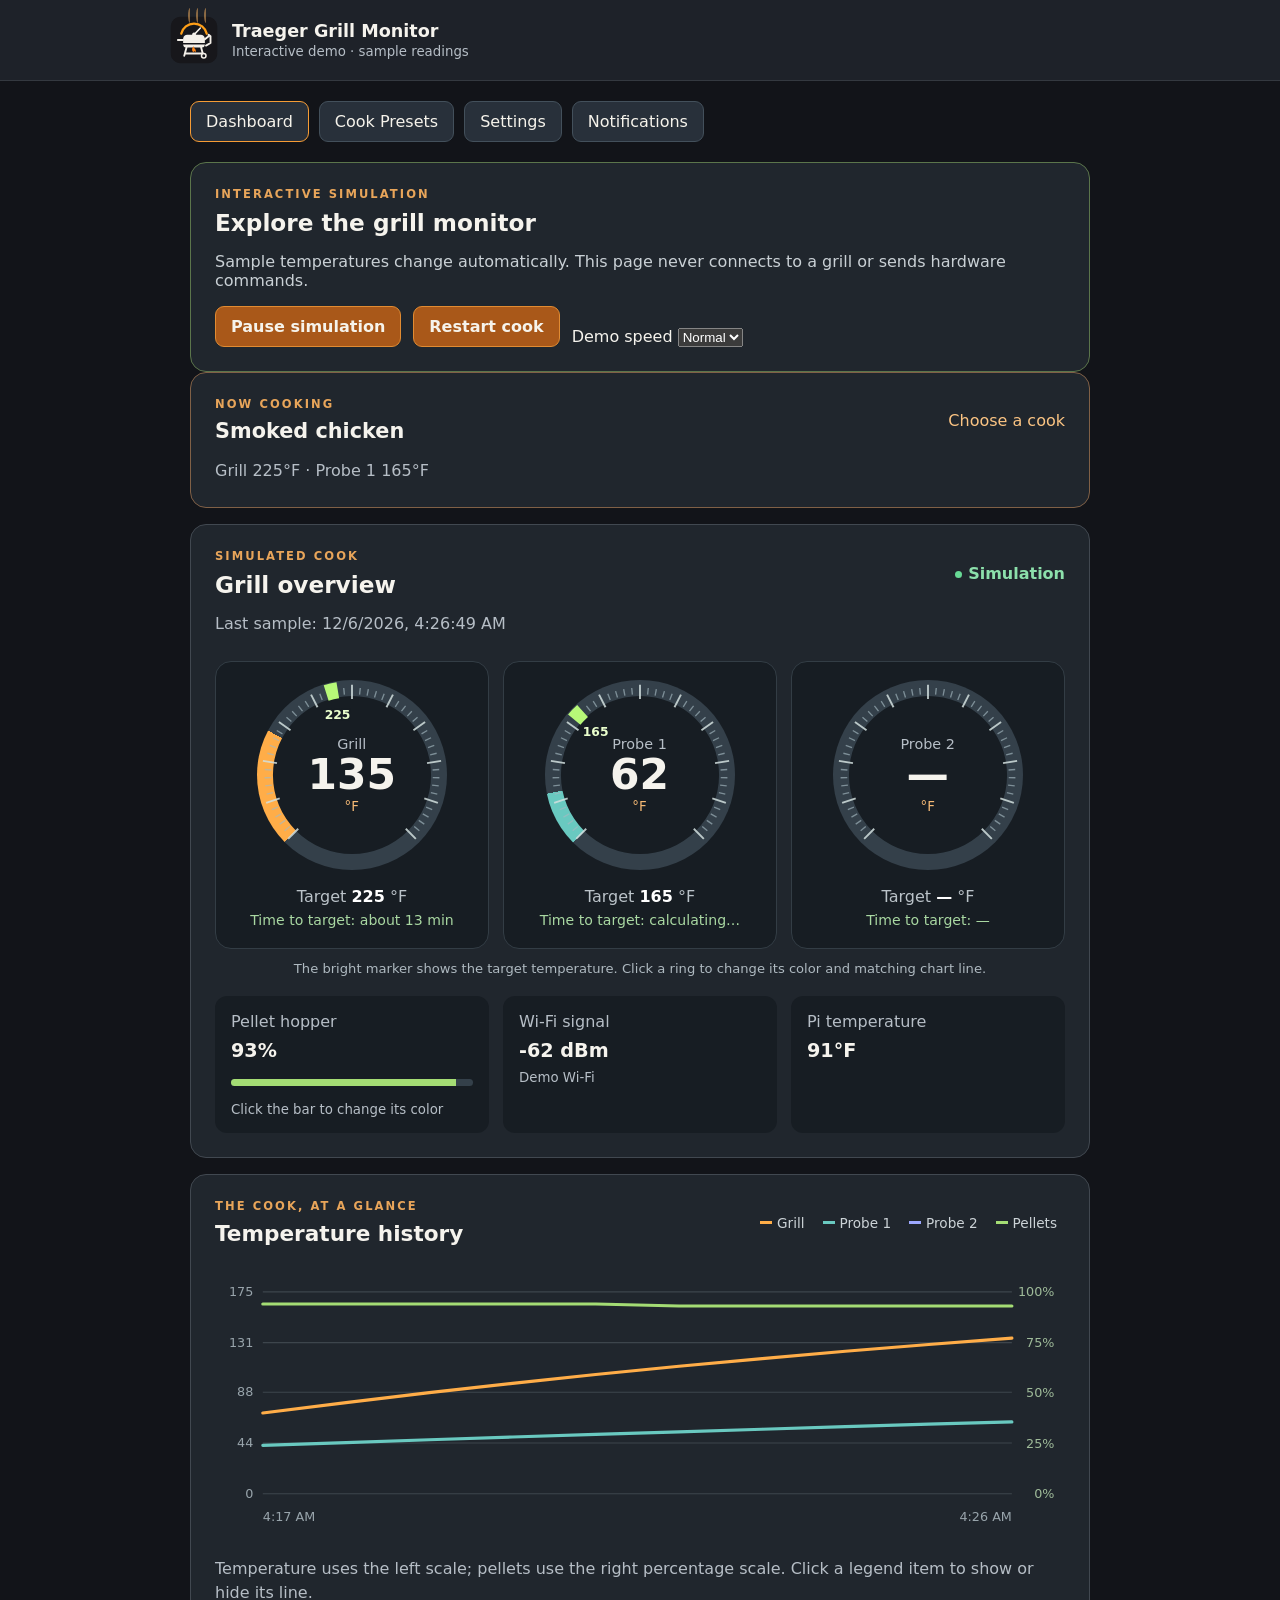
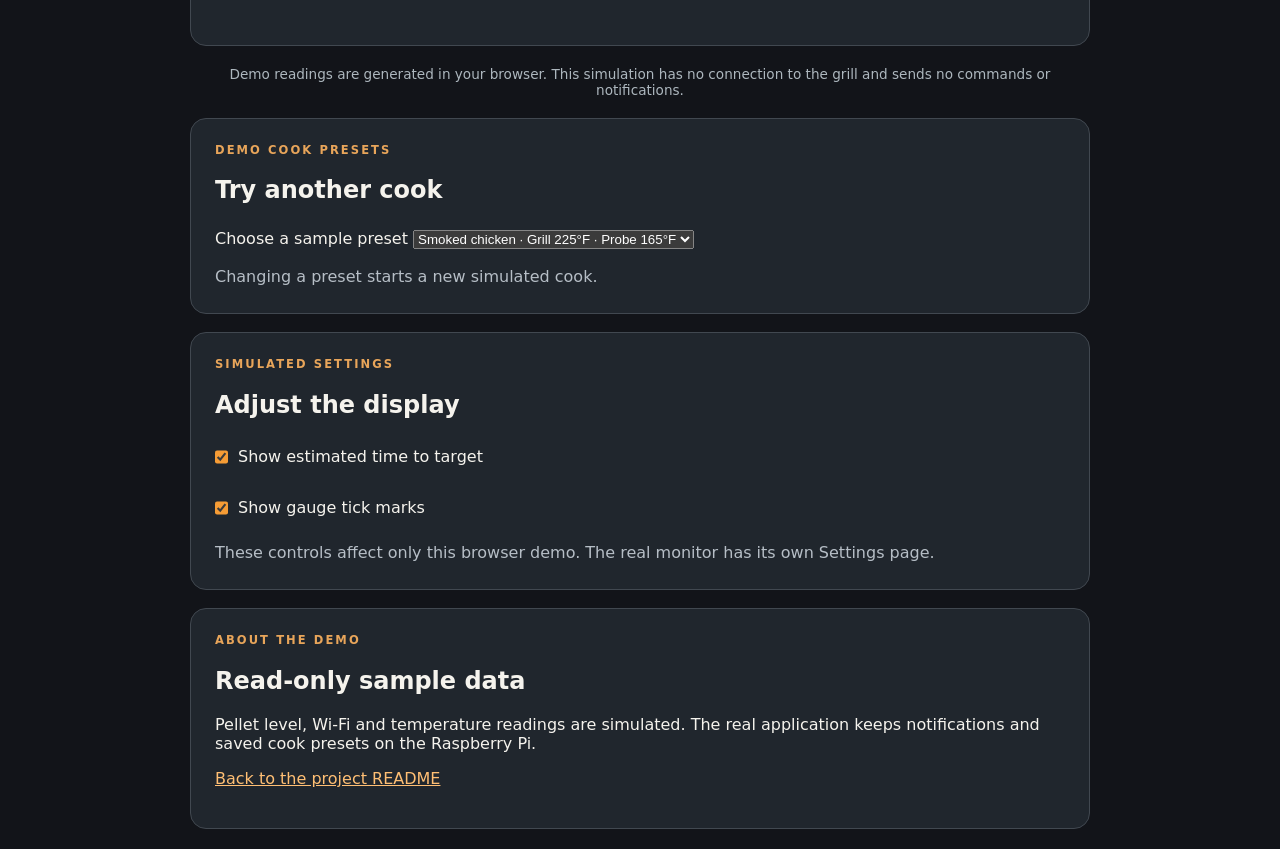
==== docs/demo/index.html @ e44fdd5e "Add browser-only interactive grill monitor demo" ====
<!doctype html>
<html lang="en">
<head>
  <meta charset="utf-8"><meta name="viewport" content="width=device-width, initial-scale=1">
  <title>Traeger Grill Monitor · Interactive Demo</title>
  <link rel="icon" type="image/svg+xml" href="./grill-icon.svg">
  <link rel="stylesheet" href="./style.css">
</head>
<body>
<header><span class="brand-icon"><span class="smoke" aria-hidden="true"><i></i><i></i><i></i></span><img class="logo" src="./grill-icon.svg" alt=""></span><div><strong>Traeger Grill Monitor</strong><small>Interactive demo · sample readings</small></div></header>
<main id="dashboard">
  <nav><a href="#dashboard" aria-current="page">Dashboard</a><a href="#presets">Cook Presets</a><a href="#settings">Settings</a><a href="#about">Notifications</a></nav>
  <section class="card demo-intro"><p class="eyebrow">INTERACTIVE SIMULATION</p><h1>Explore the grill monitor</h1><p>Sample temperatures change automatically. This page never connects to a grill or sends hardware commands.</p><div class="demo-controls"><button type="button" id="demo-pause">Pause simulation</button><button type="button" id="demo-reset">Restart cook</button><label>Demo speed <select id="demo-speed"><option value="1">Normal</option><option value="3">3×</option><option value="6">6×</option></select></label></div></section>
<section class="card cook-status"><div class="section-title"><div><p class="eyebrow">NOW COOKING</p><h2 id="cook-name">Checking active cook…</h2></div><a class="small-link" href="#presets">Choose a cook</a></div><p id="cook-targets" class="note"></p></section>
  <section class="card">
    <div class="section-title"><div><p class="eyebrow">SIMULATED COOK</p><h1>Grill overview</h1></div><span class="live-status" id="live-status" role="status">Connecting…</span></div>
    <p class="stamp" id="sample-time">Loading the latest reading…</p>
    <div class="dial-grid">
      <article class="dial-card" data-field="grill"><button type="button" class="dial" style="--amount:0" aria-label="Change Grill ring and chart color" title="Change Grill color"><span class="dial-center"><span>Grill</span><strong id="grill-value">—</strong><small>°F</small></span><svg class="target-overlay" viewBox="0 0 200 200" aria-hidden="true"></svg></button><input class="ring-picker" type="color" data-color="grill" aria-label="Grill color"><p>Target <b id="grill-target">—</b> °F</p><p class="eta" id="grill-eta" hidden></p></article>
      <article class="dial-card" data-field="probe1"><button type="button" class="dial" style="--amount:0" aria-label="Change Probe 1 ring and chart color" title="Change Probe 1 color"><span class="dial-center"><span>Probe 1</span><strong id="probe1-value">—</strong><small>°F</small></span><svg class="target-overlay" viewBox="0 0 200 200" aria-hidden="true"></svg></button><input class="ring-picker" type="color" data-color="probe1" aria-label="Probe 1 color"><p>Target <b id="probe1-target">—</b> °F</p><p class="eta" id="probe1-eta" hidden></p></article>
      <article class="dial-card" data-field="probe2"><button type="button" class="dial" style="--amount:0" aria-label="Change Probe 2 ring and chart color" title="Change Probe 2 color"><span class="dial-center"><span>Probe 2</span><strong id="probe2-value">—</strong><small>°F</small></span><svg class="target-overlay" viewBox="0 0 200 200" aria-hidden="true"></svg></button><input class="ring-picker" type="color" data-color="probe2" aria-label="Probe 2 color"><p>Target <b id="probe2-target">—</b> °F</p><p class="eta" id="probe2-eta" hidden></p></article>
    </div>
    <p class="color-hint">The bright marker shows the target temperature. Click a ring to change its color and matching chart line.</p>
    <div class="metrics"><div><span>Pellet hopper</span><strong id="pellets">—</strong><button class="pellet-color-button" type="button" aria-label="Change pellet bar and chart color" title="Change pellet color"><span class="meter"><span id="pellet-fill"></span></span></button><input class="ring-picker" type="color" data-color="pellets" aria-label="Pellet color"><small>Click the bar to change its color</small></div><div><span>Wi-Fi signal</span><strong id="wifi">—</strong><small id="wifi-name">Checking network…</small></div><div><span>Pi temperature</span><strong id="pi-temp">—</strong></div></div>
  </section>
  <section class="card history"><div class="section-title"><div><p class="eyebrow">THE COOK, AT A GLANCE</p><h2>Temperature history</h2></div><div class="legend" role="group" aria-label="Show or hide chart lines">
  <button type="button" class="legend-toggle" data-series="grill" aria-pressed="true"><i class="grill-line"></i>Grill</button>
  <button type="button" class="legend-toggle" data-series="probe1" aria-pressed="true"><i class="p1-line"></i>Probe 1</button>
  <button type="button" class="legend-toggle" data-series="probe2" aria-pressed="true"><i class="p2-line"></i>Probe 2</button>
  <button type="button" class="legend-toggle" data-series="pellets" aria-pressed="true"><i class="pellet-line"></i>Pellets</button>
</div></div><svg id="trend" viewBox="0 0 800 260" role="img" aria-label="Recent grill, probe, and pellet readings"></svg><div id="chart-tooltip" class="chart-tooltip" hidden></div><p class="note">Temperature uses the left scale; pellets use the right percentage scale. Click a legend item to show or hide its line.</p></section>
  <p class="foot-note">Demo readings are generated in your browser. This simulation has no connection to the grill and sends no commands or notifications.</p>
<section class="card demo-options" id="presets"><p class="eyebrow">DEMO COOK PRESETS</p><h2>Try another cook</h2><label>Choose a sample preset <select id="demo-preset"><option value="smoke">Smoked chicken · Grill 225°F · Probe 165°F</option><option value="roast">Roast · Grill 350°F · Probe 145°F</option><option value="sear">Sear · Grill 400°F · Probe 130°F</option></select></label><p class="note">Changing a preset starts a new simulated cook.</p></section>
<section class="card demo-options" id="settings"><p class="eyebrow">SIMULATED SETTINGS</p><h2>Adjust the display</h2><label class="check"><input id="demo-eta" type="checkbox" checked> Show estimated time to target</label><label class="check"><input id="demo-ticks" type="checkbox" checked> Show gauge tick marks</label><p class="note">These controls affect only this browser demo. The real monitor has its own Settings page.</p></section>
<section class="card demo-options" id="about"><p class="eyebrow">ABOUT THE DEMO</p><h2>Read-only sample data</h2><p>Pellet level, Wi-Fi and temperature readings are simulated. The real application keeps notifications and saved cook presets on the Raspberry Pi.</p><p><a href="https://github.com/RLF62/traeger-grill-monitor">Back to the project README</a></p></section>
</main>
<script src="./demo.js"></script>
<script src="./dashboard.js" defer></script>
</body></html>
---- docs/demo/style.css ----
:root { --grill-color:#ffad48; --probe1-color:#69c9c0; --probe2-color:#9da8ff; --pellets-color:#a4dc74; color-scheme: dark; font-family: system-ui, -apple-system, sans-serif; background: #121419; color: #f5f3ed; }
* { box-sizing: border-box; }
body { margin: 0; }
header { display:flex; align-items:center; gap:14px; padding:16px max(20px, calc((100vw - 940px)/2)); background:#1e2229; border-bottom:1px solid #343940; }
.logo { width:48px; height:48px; border-radius:12px; }
header strong { display:block; font-size:1.1rem; }
header small, .note, .stamp { color:#b6bec6; }
main { max-width:940px; padding:20px; margin:auto; }
nav { display:flex; gap:10px; margin-bottom:20px; }
nav a, button { border:1px solid #43505b; border-radius:9px; padding:10px 15px; color:#f6f3eb; background:#28303a; text-decoration:none; font:inherit; cursor:pointer; }
nav a[aria-current], button:hover:not(:disabled) { border-color:#f69c35; }
button { background:#a95819; border-color:#e18b32; margin:10px 10px 6px 0; font-weight:600; }
button:disabled { opacity:.55; cursor:not-allowed; }
.card { background:#20262d; padding:24px; border:1px solid #414850; border-radius:16px; }
h1 { font-size:1.45rem; margin:0 0 16px; }
.note { line-height:1.5; }
.readings { display:grid; grid-template-columns:repeat(auto-fit,minmax(170px,1fr)); gap:12px; margin-top:20px; }
.readings>div { display:flex; flex-direction:column; gap:7px; background:#171d23; border-radius:12px; padding:18px; }
.readings strong { font-size:1.8rem; color:#ffad48; }
.readings small { color:#b6bec6; }
label { display:block; margin:17px 0 7px; }
input { display:block; width:min(100%,480px); padding:11px; border-radius:8px; border:1px solid #74808a; background:#12181d; color:white; font:inherit; }
form { margin-top:16px; }
form[hidden] { display:none; }
a { color:#ffbf74; }
.banner { padding:12px; border-radius:8px; }
.good { background:#174333; }
.bad { background:#652c2c; }

header { position:sticky; top:0; z-index:5; }
.brand-icon { position:relative; display:block; width:48px; height:48px; }
.smoke { position:absolute; display:flex; gap:4px; left:18px; top:-8px; opacity:.5; pointer-events:none; }
.smoke i { display:block; width:4px; height:15px; border-radius:50%; border-left:2px solid #f8b260; animation:smoke 3s ease-in-out infinite; }
.smoke i:nth-child(2) { animation-delay: .8s; }
.smoke i:nth-child(3) { animation-delay: 1.6s; }
@keyframes smoke { 0% { transform:translateY(8px) translateX(0); opacity:0; } 40% { opacity:.8; } 100% { transform:translateY(-13px) translateX(7px); opacity:0; } }
.section-title { display:flex; align-items:center; justify-content:space-between; gap:16px; flex-wrap:wrap; }
.eyebrow { color:#e8a55a; font-size:.72rem; letter-spacing:.18em; font-weight:750; margin:0 0 8px; }
.section-title h1,.section-title h2 { margin:0; }
.section-title h2 { font-size:1.35rem; }
.live-status { color:#8ce0ab; font-weight:700; }
.live-status.stale { color:#ffbc73; }
.dial-grid { display:grid; grid-template-columns:repeat(3,minmax(0,1fr)); gap:14px; margin:28px 0 18px; }
.dial-card { background:#171d23; border:1px solid #333d45; border-radius:16px; padding:18px; text-align:center; }
.dial { --amount:0; display:grid; place-items:center; width:min(100%,190px); aspect-ratio:1; border-radius:50%; margin:0 auto; background:conic-gradient(var(--ring-color) calc(var(--amount)*270deg),#34404a 0); transform:rotate(-135deg); transition:background 1s; }
.dial::before { content:''; grid-area:1/1; width:83%; height:83%; border-radius:50%; background:#171d23; }
.dial-center { grid-area:1/1; display:flex; flex-direction:column; transform:rotate(135deg); align-items:center; }
.dial-center span { color:#b6bec6; font-size:.9rem; }
.dial-center strong { font-size:clamp(1.7rem,4vw,2.65rem); line-height:1.1; }
.dial-center small { color:#f5b975; }
.dial-card p { color:#bbc3c9; margin:17px 0 2px; }
.dial-card b { color:#fff; }
.metrics { display:grid; grid-template-columns:repeat(3,1fr); gap:14px; }
.metrics>div { padding:16px; border-radius:12px; background:#171d23; display:flex; flex-direction:column; gap:8px; }
.metrics span { color:#b6bec6; }
.metrics strong { font-size:1.2rem; }
.meter { width:100%; height:7px; border-radius:7px; background:#34404a; overflow:hidden; }
.meter span { display:block; width:0; height:100%; background:var(--pellets-color); transition:width 1s ease; }
.history { margin-top:16px; }
.history svg { width:100%; height:auto; margin-top:14px; overflow:visible; }
.legend { color:#ccd3d7; font-size:.85rem; white-space:nowrap; }
.legend i { display:inline-block; width:12px; height:3px; vertical-align:middle; margin-left:10px; }
.grill-line { background:var(--grill-color); }.p1-line { background:var(--probe1-color); }.p2-line { background:var(--probe2-color); }
.foot-note { color:#adb7be; text-align:center; font-size:.85rem; margin:20px 0; }
@media(max-width:620px) { .dial-grid { grid-template-columns:1fr 1fr; } .dial-card:first-child { grid-column:1/-1; } .dial-card:first-child .dial { width:190px; } .metrics { grid-template-columns:1fr 1fr; } header { padding:12px 20px; } .legend { white-space:normal; } }
@media(max-width:390px) { .dial-grid,.metrics { grid-template-columns:1fr; } .dial-card:first-child { grid-column:auto; } }
@media(prefers-reduced-motion:reduce) { *,*::before,*::after { animation-duration:.01ms !important; transition-duration:.01ms !important; } }
.live-status:not(.stale)::before { content:''; display:inline-block; width:7px; height:7px; margin:0 6px 1px 0; background:#67d995; border-radius:50%; box-shadow:0 0 0 0 rgba(103,217,149,.5); animation:live-pulse 2.5s ease-out infinite; }
@keyframes live-pulse { 65% { box-shadow:0 0 0 9px rgba(103,217,149,0); } 100% { box-shadow:0 0 0 0 rgba(103,217,149,0); } }
.option-grid { display:grid; grid-template-columns:repeat(auto-fit,minmax(235px,1fr)); gap:5px 16px; margin:18px 0; }
.check { display:flex; align-items:center; gap:11px; padding:8px 0; margin:0; }
.check input { width:18px; height:18px; accent-color:#f69c35; flex:none; }
.threshold-grid { display:grid; grid-template-columns:repeat(auto-fit,minmax(180px,1fr)); gap:12px; }
.threshold-grid input { margin-top:7px; }
.metrics small { color:#b6bec6; overflow-wrap:anywhere; }

.dial-card[data-field="grill"] { --ring-color:var(--grill-color); }
.dial-card[data-field="probe1"] { --ring-color:var(--probe1-color); }
.dial-card[data-field="probe2"] { --ring-color:var(--probe2-color); }
button.dial { padding:0; border:0; cursor:pointer; color:inherit; font:inherit; }
button.dial:hover, button.dial:focus-visible { outline:2px solid var(--ring-color); outline-offset:4px; }
.ring-picker { position:absolute; width:1px; height:1px; opacity:0; pointer-events:none; }
.color-hint { color:#aeb9c0; text-align:center; font-size:.82rem; margin:-6px 0 20px; }

.target-overlay { grid-area:1/1; width:100%; height:100%; transform:rotate(135deg); overflow:visible; pointer-events:none; }
.target-overlay text { fill:#eaffcd; stroke:#171d23; stroke-width:3px; paint-order:stroke; font:700 13px system-ui, sans-serif; }
nav { flex-wrap:wrap; }
.cook-status { margin-bottom:16px; border-color:#806046; }
.cook-status h2 { margin:0; font-size:1.3rem; }
.cook-status .note { margin-bottom:0; }
.small-link { color:#fbc483; text-decoration:none; }
.active-summary { padding:14px 16px; background:#244034; border-radius:10px; }
.preset-list { display:grid; gap:10px; margin-top:22px; }
.preset { padding:15px; border:1px solid #46515a; border-radius:12px; background:#171d23; }
.preset.selected { border-color:#91dcb4; }
.preset-main { display:flex; align-items:center; justify-content:space-between; gap:16px; }
.preset-main strong { font-size:1.08rem; }
.preset-main p { color:#bac5cc; margin:6px 0 0; }
.preset-main form { margin:0; }
.preset-main button { margin:0; white-space:nowrap; }
.active-pill { color:#9ce8b9; border:1px solid #488867; border-radius:18px; padding:5px 10px; }
.preset details { margin-top:11px; }
.preset summary { cursor:pointer; color:#ffc27e; }
.preset-form { margin-top:14px; }
.preset-fields { display:grid; grid-template-columns:repeat(3,minmax(0,1fr)); gap:12px; }
.preset-fields input { width:100%; }
button.secondary { background:#303943; border-color:#60707c; }
@media(max-width:620px) { .preset-main { align-items:flex-start; flex-direction:column; } .preset-fields { grid-template-columns:1fr; } }

.active-actions { display:flex; align-items:center; gap:10px; flex-wrap:wrap; }
.active-actions form { margin:0; }
@media(max-width:620px) { .active-actions { width:100%; } }

button.meter { display:block; width:100%; padding:0; margin:0; border:0; border-radius:7px; cursor:pointer; }
button.meter:hover, button.meter:focus-visible { outline:2px solid var(--pellets-color); outline-offset:3px; }
.pellet-line { background:var(--pellets-color); }
.legend { display:flex; flex-wrap:wrap; align-items:center; gap:2px; }
button.legend-toggle { padding:5px 7px; margin:0; border:1px solid transparent; background:transparent; color:#ccd3d7; font-size:.85rem; font-weight:500; }
button.legend-toggle[aria-pressed="false"] { opacity:.45; text-decoration:line-through; }
button.legend-toggle:hover, button.legend-toggle:focus-visible { border-color:#66717c; }
.legend-toggle i { margin:0 5px 2px 0; }

.history { position:relative; }
.chart-tooltip { position:absolute; z-index:3; pointer-events:none; border:1px solid #778b92; border-radius:8px; padding:8px 11px; background:#111a20; box-shadow:0 5px 20px #0009; color:#f8f4eb; font-size:.85rem; white-space:nowrap; }
.chart-tooltip[hidden] { display:none; }

button.pellet-color-button { display:flex; align-items:center; width:100%; height:24px; margin:0; padding:0; border:0; background:transparent; cursor:pointer; }
button.pellet-color-button .meter { display:block; width:100%; height:7px; }
button.pellet-color-button:hover .meter, button.pellet-color-button:focus-visible .meter { outline:2px solid var(--pellets-color); outline-offset:3px; }

.target-overlay .gauge-tick { stroke:#a6bac2; stroke-width:1.4; opacity:.65; }
.target-overlay .gauge-tick.major { stroke:#d3e0df; stroke-width:2; opacity:.85; }

.dial-card .eta { margin:6px 0 0; color:#a9d8a2; font-size:.88rem; min-height:1.3em; }
.dial-card .eta[hidden] { display:none; }

.demo-intro { margin-top:18px; border-color:#5b754b; }
.demo-intro p:not(.eyebrow) { color:#c9d0d5; }
.demo-controls { display:flex; gap:12px; flex-wrap:wrap; align-items:end; }
.demo-controls button { width:auto; margin:0; }
.demo-controls label, .demo-options label { margin:0; }
.demo-controls select, .demo-options select { margin-top:6px; }
.demo-options { margin-top:18px; }
.demo-options .check { display:flex; align-items:center; gap:10px; margin:16px 0; }
.demo-options .check input { width:auto; margin:0; }
.demo-options .note { margin-bottom:0; }
@media(max-width:620px) { .demo-controls { flex-direction:column; align-items:stretch; } .demo-controls button { width:100%; } }
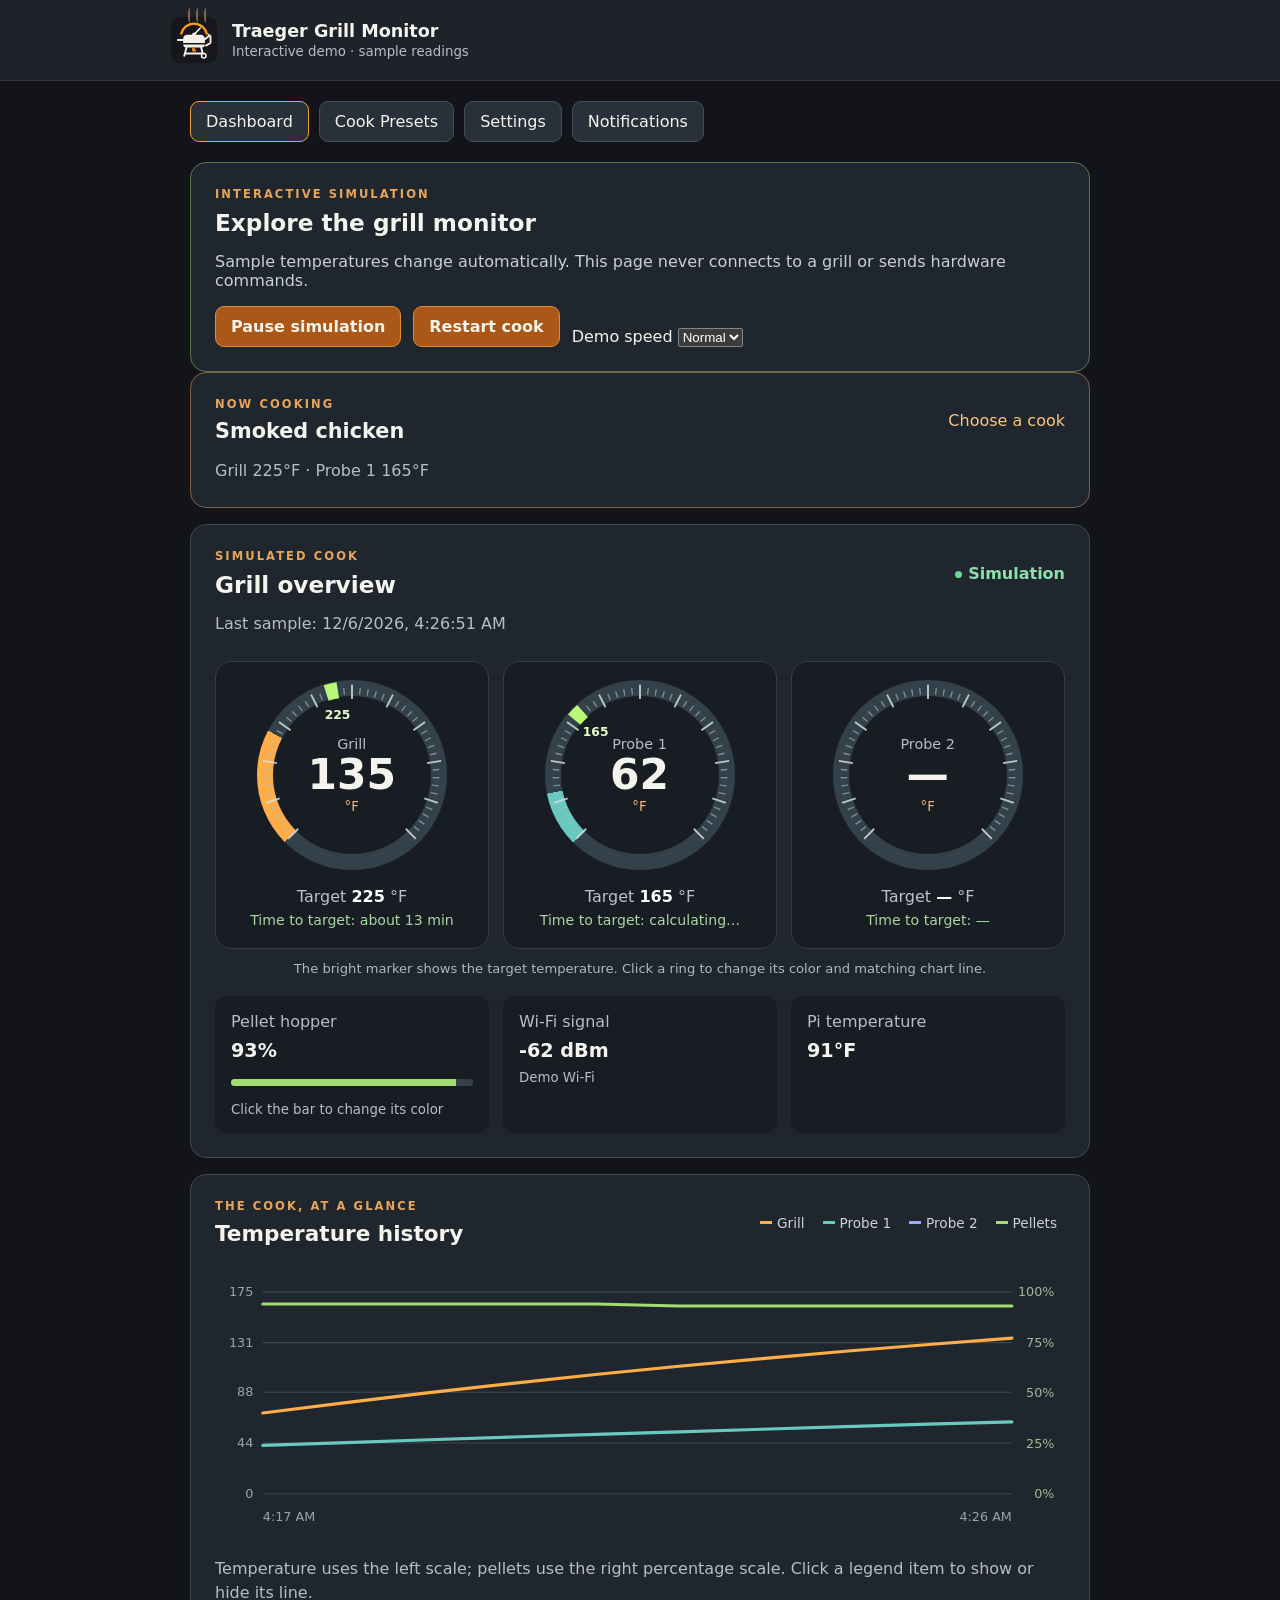
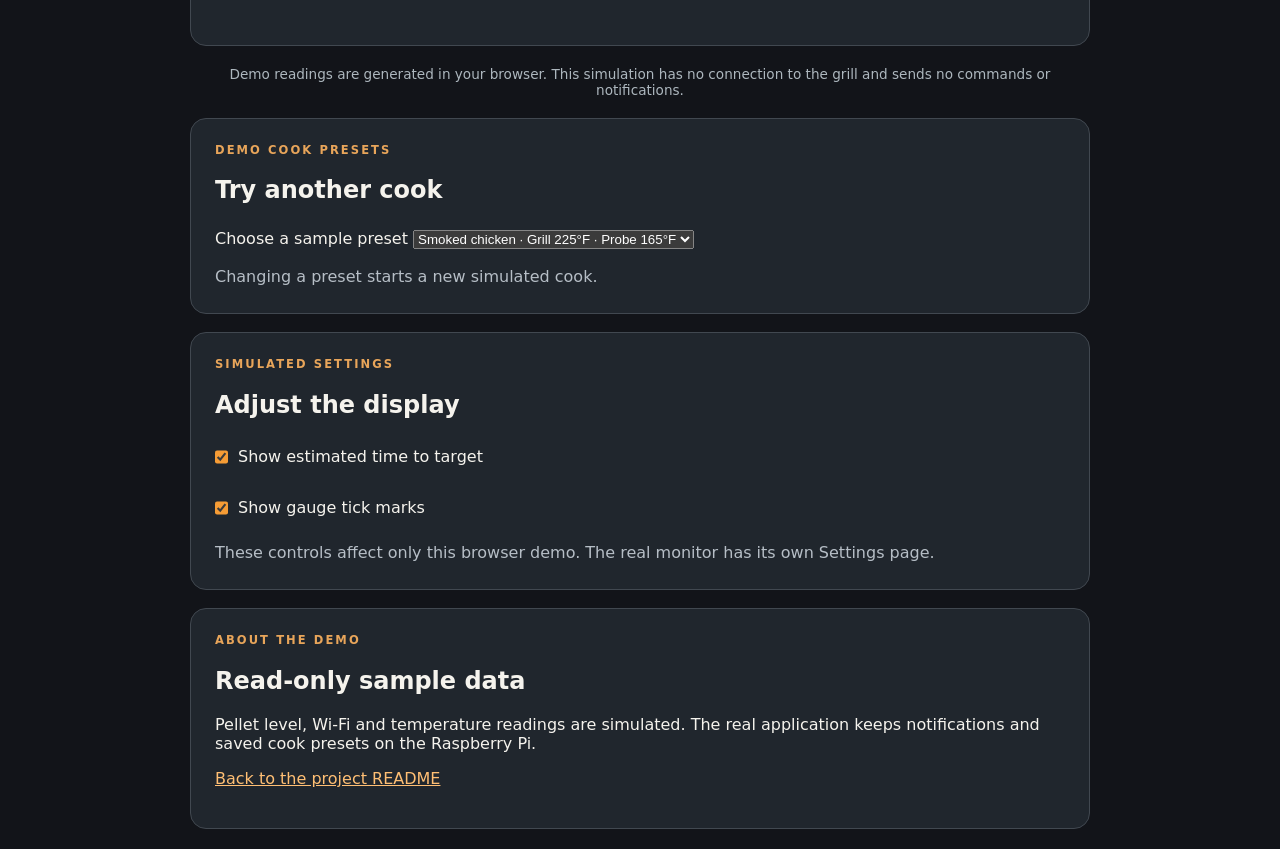
==== commit f5c6020a: "Support Raspberry Pi OS Trixie and repository rename (v1.0.6)" ====
--- a/docs/demo/index.html
+++ b/docs/demo/index.html
@@ -32,7 +32,7 @@
   <p class="foot-note">Demo readings are generated in your browser. This simulation has no connection to the grill and sends no commands or notifications.</p>
 <section class="card demo-options" id="presets"><p class="eyebrow">DEMO COOK PRESETS</p><h2>Try another cook</h2><label>Choose a sample preset <select id="demo-preset"><option value="smoke">Smoked chicken · Grill 225°F · Probe 165°F</option><option value="roast">Roast · Grill 350°F · Probe 145°F</option><option value="sear">Sear · Grill 400°F · Probe 130°F</option></select></label><p class="note">Changing a preset starts a new simulated cook.</p></section>
 <section class="card demo-options" id="settings"><p class="eyebrow">SIMULATED SETTINGS</p><h2>Adjust the display</h2><label class="check"><input id="demo-eta" type="checkbox" checked> Show estimated time to target</label><label class="check"><input id="demo-ticks" type="checkbox" checked> Show gauge tick marks</label><p class="note">These controls affect only this browser demo. The real monitor has its own Settings page.</p></section>
-<section class="card demo-options" id="about"><p class="eyebrow">ABOUT THE DEMO</p><h2>Read-only sample data</h2><p>Pellet level, Wi-Fi and temperature readings are simulated. The real application keeps notifications and saved cook presets on the Raspberry Pi.</p><p><a href="https://github.com/RLF62/traeger-grill-monitor">Back to the project README</a></p></section>
+<section class="card demo-options" id="about"><p class="eyebrow">ABOUT THE DEMO</p><h2>Read-only sample data</h2><p>Pellet level, Wi-Fi and temperature readings are simulated. The real application keeps notifications and saved cook presets on the Raspberry Pi.</p><p><a href="https://github.com/RLF62/pellet-grill-monitor">Back to the project README</a></p></section>
 </main>
 <script src="./demo.js"></script>
 <script src="./dashboard.js" defer></script>
